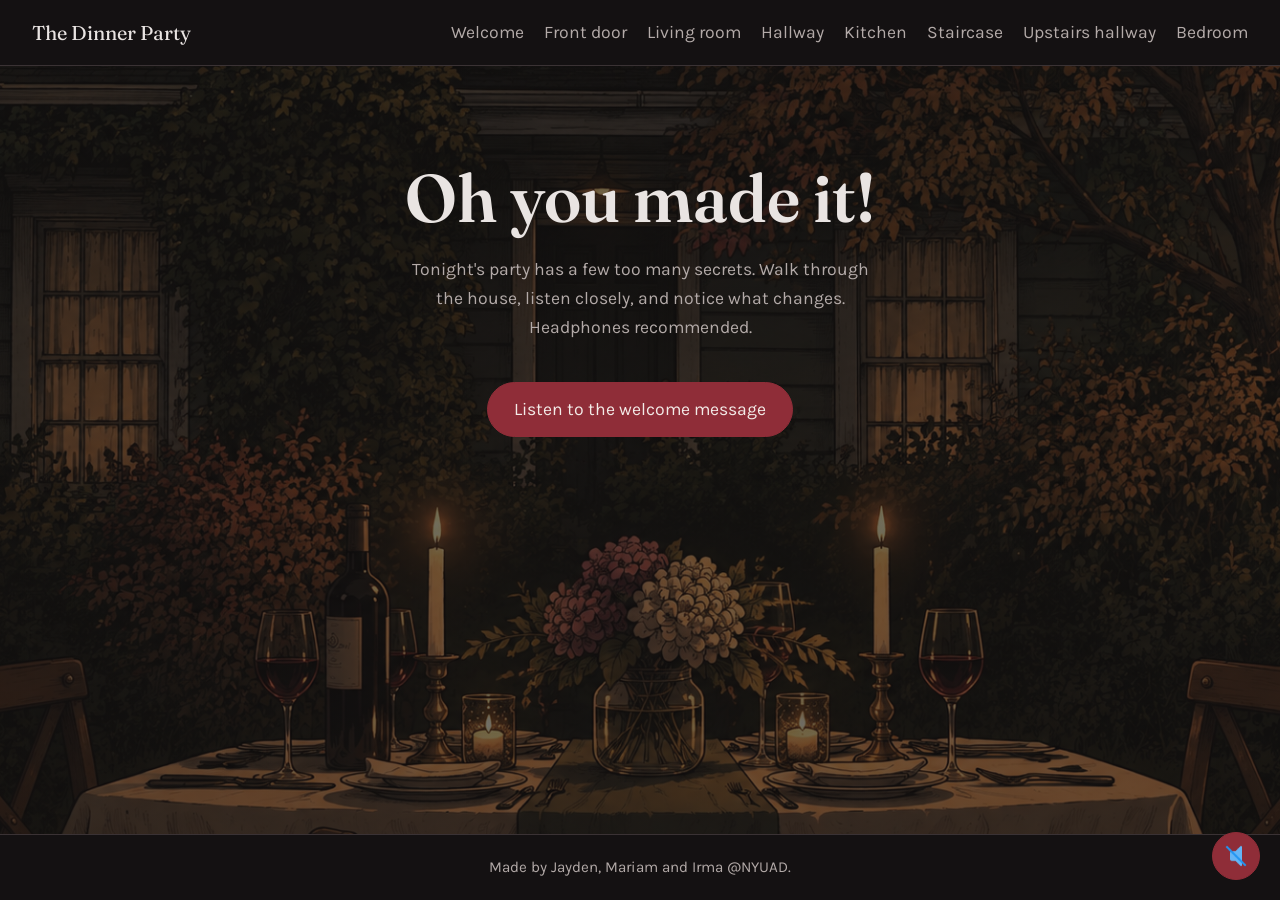
==== index.html @ f4737e1c "styling for sound toggle button index.html" ====
<html>
<head>
  <meta charset="UTF-8">
  <meta name="viewport" content="width=device-width, initial-scale=1">
  
  <title>Welcome to The Dinner Party</title>

  <link rel="preconnect" href="https://fonts.googleapis.com">
  <link href="https://fonts.googleapis.com/css2?family=Fraunces:wght@600&family=Karla:wght@400;700&display=swap" rel="stylesheet">
  <link rel="stylesheet" href="styles.css">

</head>
<body class="welcome-page">

  <header class="menu">
    

    <a class="thename" href="index.html">The Dinner Party</a>

    <nav><ul>
      <li><a href="index.html">Welcome</a></li>
      <li><a href="front-door.html">Front door</a></li>
      <li><a href="living-room.html">Living room</a></li>
      <li><a href="hallway.html">Hallway</a></li>
      <li><a href="kitchen.html">Kitchen</a></li>
      <li><a href="staircase.html">Staircase</a></li>
      <li><a href="upstairs-hall.html">Upstairs hallway</a></li>
      <li><a href="bedroom.html">Bedroom</a></li>
    </ul></nav>


  </header>


  <main class="welcome">
    <h1>Oh you made it!</h1>
    <p class="lead">Tonight's party has a few too many secrets. Walk through the house, listen closely, and notice what changes. Headphones recommended.</p>

    <!-- TODO: welcome sound still missing so have to record that -->
    <!-- welcome message: plays when you click, then the Come in button shows up -->
    <audio id="background-sound" src="audio/eerie-background-music.mp3" loop></audio>
    <audio id="welcome-sound" src="audio/welcome.mp3"></audio>

    <div class="controls">
      <button id="listen-button" class="button" type="button">Listen to the welcome message</button>

      <a id="enter-button" class="button" href="front-door.html" hidden>Come in</a>
    
    </div>
  </main>


  <footer>Made by Jayden, Mariam and Irma @NYUAD.</footer>

  <!-- sound toggle button: plays background music when clicked, and toggles between on and off images -->
  <button id="sound-toggle" class="sound-toggle" type="button">
    
    <img class="icon-on" src="assets/volume.png">

    <img class="icon-off" src="assets/no-sound.png">
  </button>

  <script src="welcome.js"></script>

</body>
</html>
---- styles.css ----
/* 
   THE DINNER PARTY
   One style for every page. Each room's look comes from its scene image.
*/

*{
  box-sizing: border-box;
  margin: 0;

  padding: 0;
}

body{
  display: flex;

  flex-direction: column;
  min-height: 100vh;
  background: #1c1819;
  color: #e9e4e2;
  font-family: "Karla", system-ui, sans-serif;

  font-size: 1.1rem;
  line-height: 1.65;
}

a{
  color: inherit;
}

:focus-visible{
  outline: 2px solid #e9e4e2;
  outline-offset: 3px;
}

h1{
  margin-bottom: 1.25rem;
  font-family: "Fraunces", Georgia, serif;
  font-size: clamp(2.4rem, 8vw, 4.2rem);
  font-weight: 600;
  line-height: 1.08;
}

p{
  margin-bottom: 1.1rem;
}


/* menu nav bar */

.menu{
  display: flex;
  flex-wrap: wrap;

  align-items: center;
  justify-content: space-between;
  gap: 0.5rem 2rem;

  padding: 1rem 2rem;
  background: #141112;
  border-bottom: 1px solid #3a3234;
}


.thename{
  font-family: "Fraunces", Georgia, serif;
  font-size: 1.25rem;

  text-decoration: none;
}

.menu ul{
  display: flex;
  flex-wrap: wrap;
  gap: 0.25rem 1.25rem;
  list-style: none;
}

.menu ul a{
  padding: 0.2rem 0;
  color: #b3aaa8;
  text-decoration: none;

  border-bottom: 2px solid transparent;
}

.menu ul a:hover{
  color: #e9e4e2;
}

/* the page you are currently on */

.menu ul a.active{

  color: #e9e4e2;
  border-bottom-color: #8f2d38;
}

/* main content */
main{
  flex: 1;
  width: 100%;
  max-width: 46rem;

  margin: 0 auto;
  padding: 4rem 1.5rem;
}


/* welcome page and animation for the text */
.welcome{
  padding-top: 6rem;
  text-align: center;
}

.welcome .lead{
  max-width: 30rem;
  margin: 0 auto 2.5rem;

  color: #b3aaa8;
}

.welcome h1{
  animation: settle 1.4s ease-out both;
}

@keyframes settle {
  from {
    opacity: 0;
    transform: scale(1.06);
  }
  to {
    opacity: 1;
    transform: none;
  }
}


/* buttons */
.button{
  display: inline-block;
  padding: 0.75rem 1.6rem;
  font: inherit;
  color: #f3ebe8;

  text-decoration: none;
  background: #8f2d38;

  border: 1px solid #8f2d38;
  border-radius: 999px;
  cursor: pointer;

}
/* button hover: the border turns light and the red gets a bit brighter */
.button:hover{

  background: #a8394a;
  border-color: #e9e4e2;
}

/* buttons under the image, but centered */
.controls{
  display: flex;
  flex-wrap: wrap;
  justify-content: center;
  align-items: center;
  gap: 1rem;
  margin-top: 2rem;

}

/* hidden buttons stay hidden */
.button[hidden]{
  display: none;
}


/* the line of text under the image, centered */
#door-message{
  text-align: center;
}


/* room pages styling */
.scene{
  display: grid;
  place-items: center;
  aspect-ratio: 16 / 9;
  width: 92vw;
  max-width: 75rem;
  position: relative;
  left: 50%;
  transform: translateX(-50%);
  margin: 2rem 0;
  padding: 0;
  color: #b3aaa8;
  font-style: italic;
  text-align: center;
  background: #141112;
  border: 1px solid #3a3234;
}

/* when you add a scene image, it fills the box */
.scene img {
  width: 100%;
  height: 100%;
  object-fit: cover;
}

/* footer */

footer {
  padding: 1.25rem 2rem;
  color: #b3aaa8;
  font-size: 0.95rem;
  text-align: center;
  background: #141112;
  border-top: 1px solid #3a3234;
}

/* black screen while the door is opening */
.blackout{

  width: 100%;
  height: 100%;
  background: #000;
}



/* add background image on welcome page */
body.welcome-page{
  background-image: linear-gradient(rgba(20, 17, 18, 0.6), rgba(20, 17, 18, 0.6)), url("assets/index-back.png");
  background-size: cover;
  background-position: center;
  background-attachment: fixed;
}


/* flashlight scenes (upstairs hallway + bedroom)
   the dark picture is the base. the bright picture sits on top of it, but a
   mask hides everything except a circle around --x / --y, which
   flashlight.js moves to follow the mouse or finger */
.flashlight{
  position: relative;
  overflow: hidden;
  cursor: none;
  touch-action: none;
  --x: 50%;
  --y: 50%;
  --size: 150px;
}

.flashlight img{
  position: absolute;
  inset: 0;
}

.flashlight img.bright{
  -webkit-mask-image: radial-gradient(circle var(--size) at var(--x) var(--y), #000 0%, #000 55%, transparent 100%);
  mask-image: radial-gradient(circle var(--size) at var(--x) var(--y), #000 0%, #000 55%, transparent 100%);
}

/* the hallway's dark picture isn't dark enough on its own, so it gets dimmed */
.flashlight.dim-base img:not(.bright){
  filter: brightness(0.2);
}

@media (max-width: 600px){
  .flashlight{
    --size: 100px;
  }
}


/* staircase: the two pictures sit on top of each other so the flicker
   swaps them without the box changing size */
.flicker-scene{
  position: relative;
  overflow: hidden;
}

.flicker-scene img{
  position: absolute;
  inset: 0;
}

/* background music button, bottom right corner */

.sound-toggle{
  position: fixed;
  right: 1.25rem;
  bottom: 1.25rem;
  display: grid;
  place-items: center;
  width: 3rem;
  height: 3rem;
  padding: 0;
  background: #8f2d38;
  border: 1px solid #8f2d38;
  border-radius: 50%;
  cursor: pointer;
}



.sound-toggle:hover {
  background: #a8394a;
  border-color: #e9e4e2;
}

.sound-toggle img{
  width: 1.5rem;
  height: 1.5rem;
}


/* show the "off" icon by default, the "on" icon while music is playing */
.sound-toggle .icon-on{

  display: none;
}
.sound-toggle.playing .icon-on{
  display: block;
}



.sound-toggle.playing .icon-off{
  display: none;
}
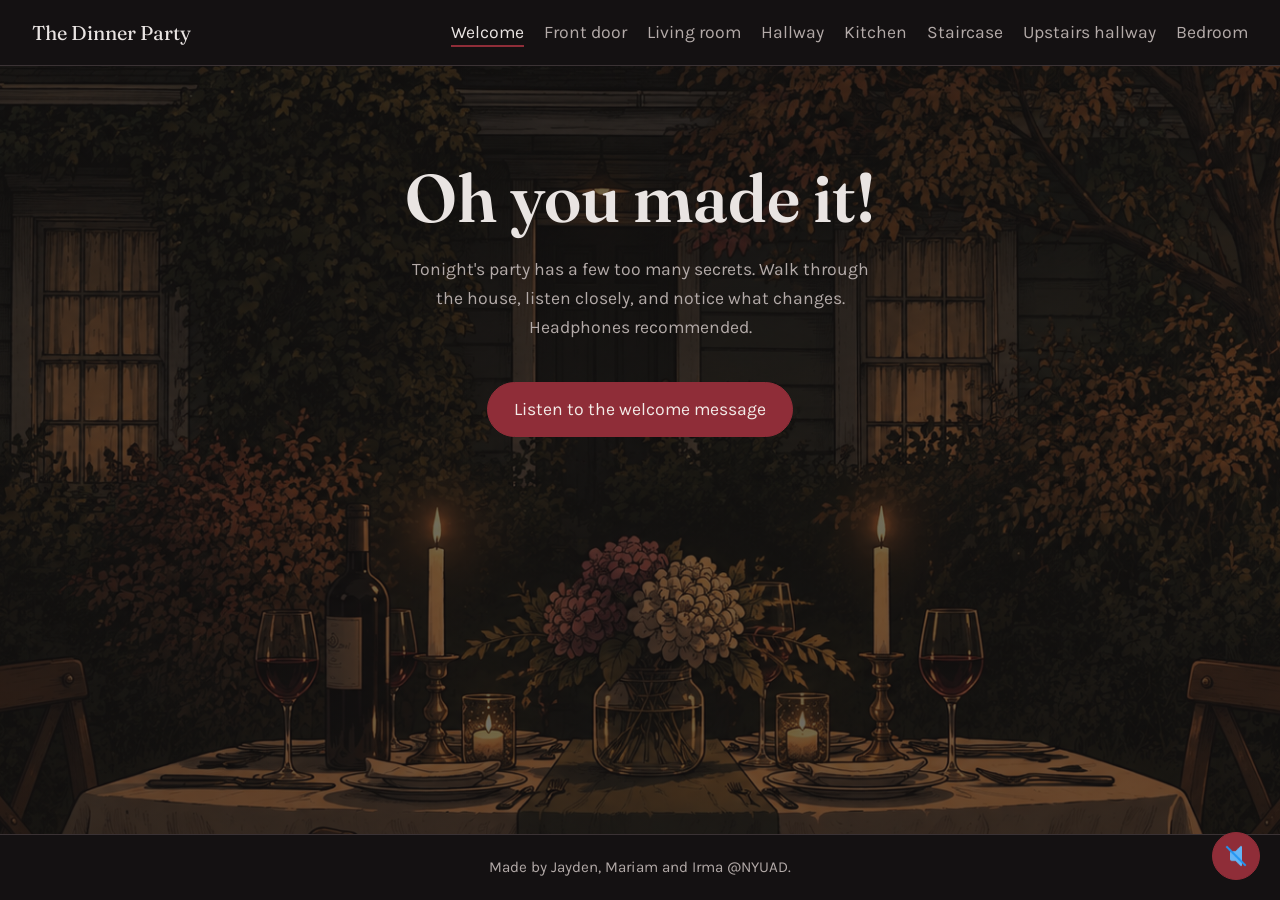
==== commit fe0c8033: "Highlight the current page in the navbar on every page Add class="active" to the current page's nav " ====
--- a/index.html
+++ b/index.html
@@ -18,7 +18,7 @@
     <a class="thename" href="index.html">The Dinner Party</a>
 
     <nav><ul>
-      <li><a href="index.html">Welcome</a></li>
+      <li><a href="index.html" class="active">Welcome</a></li>
       <li><a href="front-door.html">Front door</a></li>
       <li><a href="living-room.html">Living room</a></li>
       <li><a href="hallway.html">Hallway</a></li>
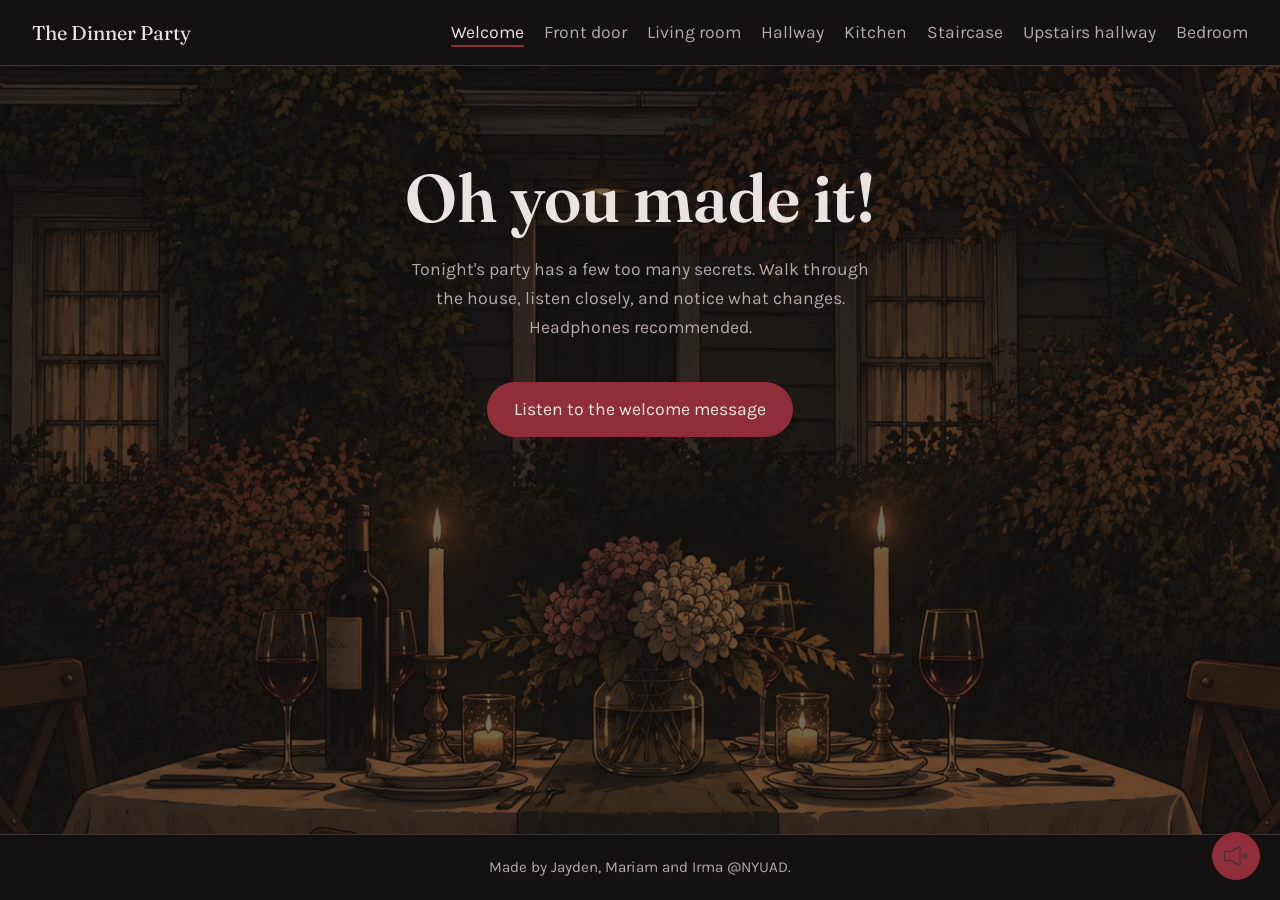
==== commit a951d168: "found better images for toggle button" ====
--- a/index.html
+++ b/index.html
@@ -54,10 +54,10 @@
 
   <!-- sound toggle button: plays background music when clicked, and toggles between on and off images -->
   <button id="sound-toggle" class="sound-toggle" type="button">
-    
-    <img class="icon-on" src="assets/volume.png">
 
-    <img class="icon-off" src="assets/no-sound.png">
+    <img class="icon-on" src="assets/on.png">
+
+    <img class="icon-off" src="assets/off.png">
   </button>
 
   <script src="welcome.js"></script>
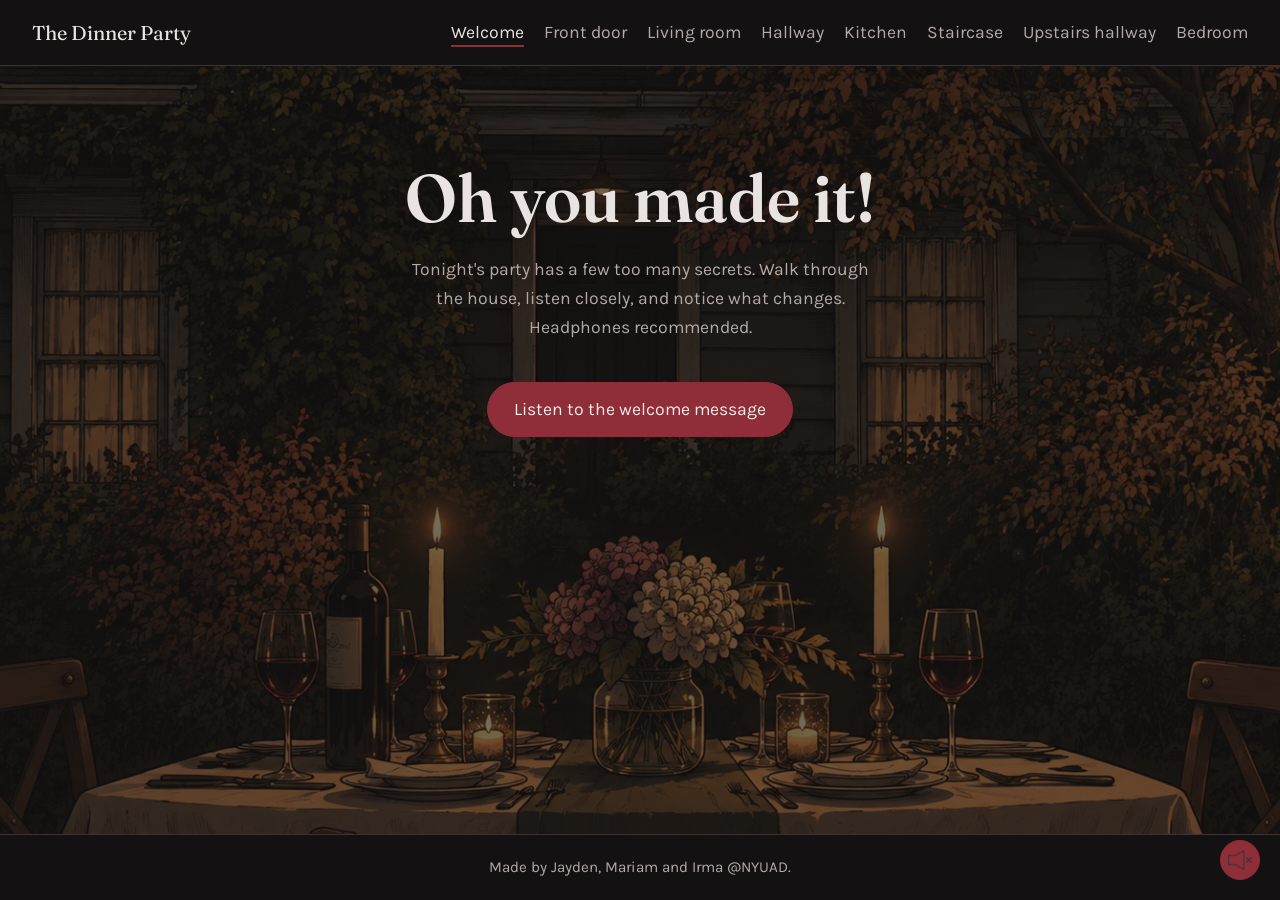
==== commit b2a67735: "added resource comments, changed from using vw to % just for readability and formatted my part of co" ====
--- a/index.html
+++ b/index.html
@@ -5,6 +5,7 @@
   
   <title>Welcome to The Dinner Party</title>
 
+  <!-- Learned about preconnect here: https://developer.mozilla.org/en-US/docs/Web/HTML/Reference/Attributes/rel/preconnect -->
   <link rel="preconnect" href="https://fonts.googleapis.com">
   <link href="https://fonts.googleapis.com/css2?family=Fraunces:wght@600&family=Karla:wght@400;700&display=swap" rel="stylesheet">
   <link rel="stylesheet" href="styles.css">
@@ -14,7 +15,6 @@
 
   <header class="menu">
     
-
     <a class="thename" href="index.html">The Dinner Party</a>
 
     <nav><ul>
@@ -38,12 +38,15 @@
 
     <!-- TODO: welcome sound still missing so have to record that -->
     <!-- welcome message: plays when you click, then the Come in button shows up -->
+
+    <!-- Learned more about loop attribute here: https://developer.mozilla.org/en-US/docs/Web/HTML/Reference/Elements/audio -->
     <audio id="background-sound" src="audio/eerie-background-music.mp3" loop></audio>
     <audio id="welcome-sound" src="audio/welcome.mp3"></audio>
 
     <div class="controls">
       <button id="listen-button" class="button" type="button">Listen to the welcome message</button>
 
+      <!-- Learned about hidden attribute here: https://developer.mozilla.org/en-US/docs/Web/HTML/Reference/Global_attributes/hidden -->
       <a id="enter-button" class="button" href="front-door.html" hidden>Come in</a>
     
     </div>
@@ -54,13 +57,13 @@
 
   <!-- sound toggle button: plays background music when clicked, and toggles between on and off images -->
   <button id="sound-toggle" class="sound-toggle" type="button">
-
     <img class="icon-on" src="assets/on.png">
-
     <img class="icon-off" src="assets/off.png">
   </button>
 
   <script src="welcome.js"></script>
 
+
+
 </body>
 </html>
--- a/styles.css
+++ b/styles.css
@@ -3,6 +3,7 @@
    One style for every page. Each room's look comes from its scene image.
 */
 
+/* Read about universal selector here: https://developer.mozilla.org/en-US/docs/Web/CSS/Reference/Selectors/Universal_selectors */
 *{
   box-sizing: border-box;
   margin: 0;
@@ -12,7 +13,6 @@
 
 body{
   display: flex;
-
   flex-direction: column;
   min-height: 100vh;
   background: #1c1819;
@@ -169,6 +169,7 @@
 }
 
 /* hidden buttons stay hidden */
+/* Learned about attribute selectors here: https://developer.mozilla.org/en-US/docs/Web/CSS/Reference/Selectors/Attribute_selectors */
 .button[hidden]{
   display: none;
 }
@@ -181,16 +182,14 @@
 
 
 /* room pages styling */
-.scene{
+.scene {
   display: grid;
   place-items: center;
   aspect-ratio: 16 / 9;
-  width: 92vw;
+  width: 80%;
   max-width: 75rem;
   position: relative;
-  left: 50%;
-  transform: translateX(-50%);
-  margin: 2rem 0;
+  margin: 2rem auto;
   padding: 0;
   color: #b3aaa8;
   font-style: italic;
@@ -285,15 +284,14 @@
 }
 
 /* background music button, bottom right corner */
-
 .sound-toggle{
   position: fixed;
   right: 1.25rem;
   bottom: 1.25rem;
   display: grid;
   place-items: center;
-  width: 3rem;
-  height: 3rem;
+  width: 2.5rem;
+  height: 2.5rem;
   padding: 0;
   background: #8f2d38;
   border: 1px solid #8f2d38;
@@ -316,7 +314,6 @@
 
 /* show the "off" icon by default, the "on" icon while music is playing */
 .sound-toggle .icon-on{
-
   display: none;
 }
 .sound-toggle.playing .icon-on{
@@ -324,7 +321,72 @@
 }
 
 
-
 .sound-toggle.playing .icon-off{
   display: none;
-}+}
+
+
+/* hallway: the video fills the scene box the same way the pictures do */
+.scene video{
+  width: 100%;
+  height: 100%;
+  object-fit: cover;
+}
+
+
+
+/* hallway flicker: the hallway is dimmer than the other rooms and one light keeps
+   flickering. the brightness dips for a split second at uneven moments so it
+   doesn't feel like a steady rhythm */
+.hallway-flicker video{
+  animation: hallway-flicker 5s infinite;
+}
+
+@keyframes hallway-flicker{
+  0%, 100%{ filter: brightness(0.75); }
+  30%{ filter: brightness(0.75); }
+  31%{ filter: brightness(0.35); }
+  32%{ filter: brightness(0.75); }
+  34%{ filter: brightness(0.4); }
+  35%{ filter: brightness(0.75); }
+  72%{ filter: brightness(0.75); }
+  73%{ filter: brightness(0.3); }
+  76%{ filter: brightness(0.3); }
+  77%{ filter: brightness(0.75); }
+}
+
+/* people who set their device to avoid flashing get a steady dim hallway instead */
+@media (prefers-reduced-motion: reduce){
+  .hallway-flicker video{
+    animation: none;
+    filter: brightness(0.75);
+  }
+}
+
+
+
+/* kitchen walk: when you walk across the kitchen, the picture slowly zooms in
+   toward the stairs on the left, like you are walking over to them */
+.kitchen-scene{
+  overflow: hidden;
+}
+
+.kitchen-scene img{
+  transform-origin: 12% 60%;
+  transition: transform 5s ease-in-out;
+}
+
+.kitchen-scene img.walking{
+  transform: scale(1.25);
+}
+
+/* people who set their device to avoid motion don't get the zoom */
+@media (prefers-reduced-motion: reduce){
+  .kitchen-scene img{
+    transition: none;
+  }
+
+  .kitchen-scene img.walking{
+    transform: none;
+  }
+}
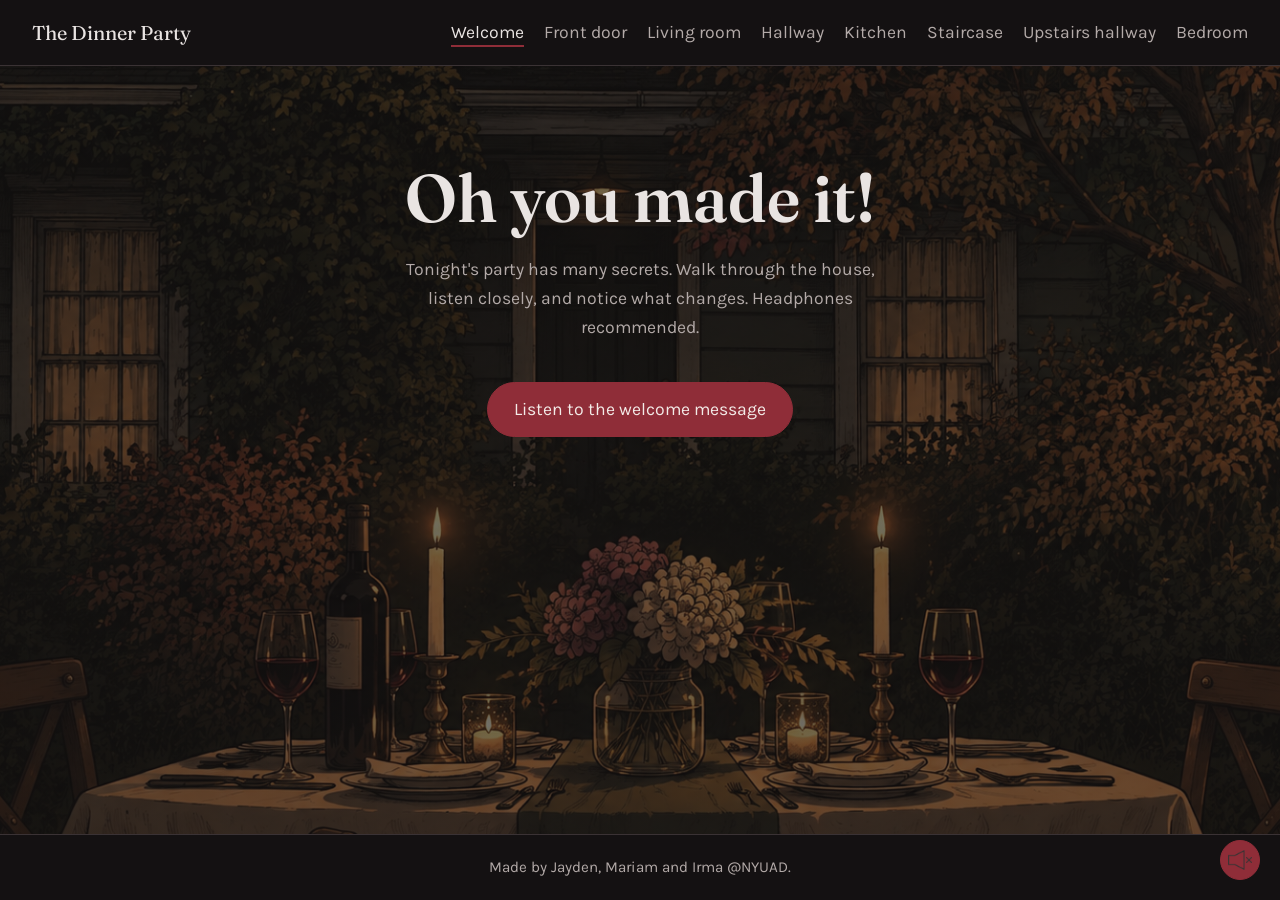
==== commit e7a495fa: "formatting" ====
--- a/index.html
+++ b/index.html
@@ -1,32 +1,37 @@
 <html>
+
 <head>
   <meta charset="UTF-8">
   <meta name="viewport" content="width=device-width, initial-scale=1">
-  
+
   <title>Welcome to The Dinner Party</title>
 
   <!-- Learned about preconnect here: https://developer.mozilla.org/en-US/docs/Web/HTML/Reference/Attributes/rel/preconnect -->
   <link rel="preconnect" href="https://fonts.googleapis.com">
-  <link href="https://fonts.googleapis.com/css2?family=Fraunces:wght@600&family=Karla:wght@400;700&display=swap" rel="stylesheet">
+  <link href="https://fonts.googleapis.com/css2?family=Fraunces:wght@600&family=Karla:wght@400;700&display=swap"
+    rel="stylesheet">
   <link rel="stylesheet" href="styles.css">
 
 </head>
+
 <body class="welcome-page">
 
   <header class="menu">
-    
+
     <a class="thename" href="index.html">The Dinner Party</a>
 
-    <nav><ul>
-      <li><a href="index.html" class="active">Welcome</a></li>
-      <li><a href="front-door.html">Front door</a></li>
-      <li><a href="living-room.html">Living room</a></li>
-      <li><a href="hallway.html">Hallway</a></li>
-      <li><a href="kitchen.html">Kitchen</a></li>
-      <li><a href="staircase.html">Staircase</a></li>
-      <li><a href="upstairs-hall.html">Upstairs hallway</a></li>
-      <li><a href="bedroom.html">Bedroom</a></li>
-    </ul></nav>
+    <nav>
+      <ul>
+        <li><a href="index.html" class="active">Welcome</a></li>
+        <li><a href="front-door.html">Front door</a></li>
+        <li><a href="living-room.html">Living room</a></li>
+        <li><a href="hallway.html">Hallway</a></li>
+        <li><a href="kitchen.html">Kitchen</a></li>
+        <li><a href="staircase.html">Staircase</a></li>
+        <li><a href="upstairs-hall.html">Upstairs hallway</a></li>
+        <li><a href="bedroom.html">Bedroom</a></li>
+      </ul>
+    </nav>
 
 
   </header>
@@ -34,28 +39,27 @@
 
   <main class="welcome">
     <h1>Oh you made it!</h1>
-    <p class="lead">Tonight's party has a few too many secrets. Walk through the house, listen closely, and notice what changes. Headphones recommended.</p>
+    <p class="lead">Tonight's party has many secrets. Walk through the house, listen closely, and notice what
+      changes. Headphones recommended.</p>
 
-    <!-- TODO: welcome sound still missing so have to record that -->
-    <!-- welcome message: plays when you click, then the Come in button shows up -->
-
+    <!-- sounds -->
     <!-- Learned more about loop attribute here: https://developer.mozilla.org/en-US/docs/Web/HTML/Reference/Elements/audio -->
     <audio id="background-sound" src="audio/eerie-background-music.mp3" loop></audio>
-    <audio id="welcome-sound" src="audio/welcome.mp3"></audio>
+    <audio id="welcome-sound" src="audio/welcome1.mp3"></audio>
 
+    <!-- buttons -->
+    <!-- Learned about hidden attribute here: https://developer.mozilla.org/en-US/docs/Web/HTML/Reference/Global_attributes/hidden -->
     <div class="controls">
       <button id="listen-button" class="button" type="button">Listen to the welcome message</button>
+      <a id="enter-button" class="button" href="front-door.html" hidden>Get started</a>
 
-      <!-- Learned about hidden attribute here: https://developer.mozilla.org/en-US/docs/Web/HTML/Reference/Global_attributes/hidden -->
-      <a id="enter-button" class="button" href="front-door.html" hidden>Come in</a>
-    
     </div>
   </main>
 
 
   <footer>Made by Jayden, Mariam and Irma @NYUAD.</footer>
 
-  <!-- sound toggle button: plays background music when clicked, and toggles between on and off images -->
+  <!-- sound toggle button -->
   <button id="sound-toggle" class="sound-toggle" type="button">
     <img class="icon-on" src="assets/on.png">
     <img class="icon-off" src="assets/off.png">
@@ -66,4 +70,5 @@
 
 
 </body>
-</html>
+
+</html>
--- a/styles.css
+++ b/styles.css
@@ -1,17 +1,17 @@
-/* 
-   THE DINNER PARTY
-   One style for every page. Each room's look comes from its scene image.
-*/
-
+/* THE DINNER PARTY */
+
+/* Learned about attribute selectors here: https://developer.mozilla.org/en-US/docs/Web/CSS/Reference/Selectors/Attribute_selectors */
 /* Read about universal selector here: https://developer.mozilla.org/en-US/docs/Web/CSS/Reference/Selectors/Universal_selectors */
-*{
+
+
+* {
   box-sizing: border-box;
   margin: 0;
 
   padding: 0;
 }
 
-body{
+body {
   display: flex;
   flex-direction: column;
   min-height: 100vh;
@@ -23,16 +23,16 @@
   line-height: 1.65;
 }
 
-a{
+a {
   color: inherit;
 }
 
-:focus-visible{
+:focus-visible {
   outline: 2px solid #e9e4e2;
   outline-offset: 3px;
 }
 
-h1{
+h1 {
   margin-bottom: 1.25rem;
   font-family: "Fraunces", Georgia, serif;
   font-size: clamp(2.4rem, 8vw, 4.2rem);
@@ -40,14 +40,13 @@
   line-height: 1.08;
 }
 
-p{
+p {
   margin-bottom: 1.1rem;
 }
 
 
 /* menu nav bar */
-
-.menu{
+.menu {
   display: flex;
   flex-wrap: wrap;
 
@@ -61,21 +60,21 @@
 }
 
 
-.thename{
+.thename {
   font-family: "Fraunces", Georgia, serif;
   font-size: 1.25rem;
 
   text-decoration: none;
 }
 
-.menu ul{
+.menu ul {
   display: flex;
   flex-wrap: wrap;
   gap: 0.25rem 1.25rem;
   list-style: none;
 }
 
-.menu ul a{
+.menu ul a {
   padding: 0.2rem 0;
   color: #b3aaa8;
   text-decoration: none;
@@ -83,20 +82,19 @@
   border-bottom: 2px solid transparent;
 }
 
-.menu ul a:hover{
+.menu ul a:hover {
   color: #e9e4e2;
 }
 
-/* the page you are currently on */
-
-.menu ul a.active{
+/* the page you are currently visiting */
+.menu ul a.active {
 
   color: #e9e4e2;
   border-bottom-color: #8f2d38;
 }
 
 /* main content */
-main{
+main {
   flex: 1;
   width: 100%;
   max-width: 46rem;
@@ -106,20 +104,20 @@
 }
 
 
-/* welcome page and animation for the text */
-.welcome{
+/* welcome page and text animation */
+.welcome {
   padding-top: 6rem;
   text-align: center;
 }
 
-.welcome .lead{
+.welcome .lead {
   max-width: 30rem;
   margin: 0 auto 2.5rem;
 
   color: #b3aaa8;
 }
 
-.welcome h1{
+.welcome h1 {
   animation: settle 1.4s ease-out both;
 }
 
@@ -128,6 +126,7 @@
     opacity: 0;
     transform: scale(1.06);
   }
+
   to {
     opacity: 1;
     transform: none;
@@ -136,7 +135,7 @@
 
 
 /* buttons */
-.button{
+.button {
   display: inline-block;
   padding: 0.75rem 1.6rem;
   font: inherit;
@@ -150,15 +149,16 @@
   cursor: pointer;
 
 }
-/* button hover: the border turns light and the red gets a bit brighter */
-.button:hover{
+
+/* button hover */
+.button:hover {
 
   background: #a8394a;
   border-color: #e9e4e2;
 }
 
-/* buttons under the image, but centered */
-.controls{
+/* buttons under the image */
+.controls {
   display: flex;
   flex-wrap: wrap;
   justify-content: center;
@@ -168,20 +168,19 @@
 
 }
 
-/* hidden buttons stay hidden */
-/* Learned about attribute selectors here: https://developer.mozilla.org/en-US/docs/Web/CSS/Reference/Selectors/Attribute_selectors */
-.button[hidden]{
+/* hidden buttons */
+.button[hidden] {
   display: none;
 }
 
 
-/* the line of text under the image, centered */
-#door-message{
+/* text under image */
+#door-message {
   text-align: center;
 }
 
 
-/* room pages styling */
+/* room pages */
 .scene {
   display: grid;
   place-items: center;
@@ -198,7 +197,7 @@
   border: 1px solid #3a3234;
 }
 
-/* when you add a scene image, it fills the box */
+/* scene img */
 .scene img {
   width: 100%;
   height: 100%;
@@ -206,7 +205,6 @@
 }
 
 /* footer */
-
 footer {
   padding: 1.25rem 2rem;
   color: #b3aaa8;
@@ -216,8 +214,8 @@
   border-top: 1px solid #3a3234;
 }
 
-/* black screen while the door is opening */
-.blackout{
+/* black screen transition */
+.blackout {
 
   width: 100%;
   height: 100%;
@@ -226,8 +224,8 @@
 
 
 
-/* add background image on welcome page */
-body.welcome-page{
+/* background image on welcome page */
+body.welcome-page {
   background-image: linear-gradient(rgba(20, 17, 18, 0.6), rgba(20, 17, 18, 0.6)), url("assets/index-back.png");
   background-size: cover;
   background-position: center;
@@ -239,7 +237,7 @@
    the dark picture is the base. the bright picture sits on top of it, but a
    mask hides everything except a circle around --x / --y, which
    flashlight.js moves to follow the mouse or finger */
-.flashlight{
+.flashlight {
   position: relative;
   overflow: hidden;
   cursor: none;
@@ -249,23 +247,23 @@
   --size: 150px;
 }
 
-.flashlight img{
+.flashlight img {
   position: absolute;
   inset: 0;
 }
 
-.flashlight img.bright{
+.flashlight img.bright {
   -webkit-mask-image: radial-gradient(circle var(--size) at var(--x) var(--y), #000 0%, #000 55%, transparent 100%);
   mask-image: radial-gradient(circle var(--size) at var(--x) var(--y), #000 0%, #000 55%, transparent 100%);
 }
 
 /* the hallway's dark picture isn't dark enough on its own, so it gets dimmed */
-.flashlight.dim-base img:not(.bright){
+.flashlight.dim-base img:not(.bright) {
   filter: brightness(0.2);
 }
 
-@media (max-width: 600px){
-  .flashlight{
+@media (max-width: 600px) {
+  .flashlight {
     --size: 100px;
   }
 }
@@ -273,18 +271,18 @@
 
 /* staircase: the two pictures sit on top of each other so the flicker
    swaps them without the box changing size */
-.flicker-scene{
+.flicker-scene {
   position: relative;
   overflow: hidden;
 }
 
-.flicker-scene img{
+.flicker-scene img {
   position: absolute;
   inset: 0;
 }
 
-/* background music button, bottom right corner */
-.sound-toggle{
+/* eerie background music on welcome page toggle */
+.sound-toggle {
   position: fixed;
   right: 1.25rem;
   bottom: 1.25rem;
@@ -306,28 +304,29 @@
   border-color: #e9e4e2;
 }
 
-.sound-toggle img{
+.sound-toggle img {
   width: 1.5rem;
   height: 1.5rem;
 }
 
 
-/* show the "off" icon by default, the "on" icon while music is playing */
-.sound-toggle .icon-on{
+/* off icon is shown by default then on when eerie music is played */
+.sound-toggle .icon-on {
   display: none;
 }
-.sound-toggle.playing .icon-on{
+
+.sound-toggle.playing .icon-on {
   display: block;
 }
 
 
-.sound-toggle.playing .icon-off{
+.sound-toggle.playing .icon-off {
   display: none;
 }
 
 
 /* hallway: the video fills the scene box the same way the pictures do */
-.scene video{
+.scene video {
   width: 100%;
   height: 100%;
   object-fit: cover;
@@ -338,26 +337,57 @@
 /* hallway flicker: the hallway is dimmer than the other rooms and one light keeps
    flickering. the brightness dips for a split second at uneven moments so it
    doesn't feel like a steady rhythm */
-.hallway-flicker video{
+.hallway-flicker video {
   animation: hallway-flicker 5s infinite;
 }
 
-@keyframes hallway-flicker{
-  0%, 100%{ filter: brightness(0.75); }
-  30%{ filter: brightness(0.75); }
-  31%{ filter: brightness(0.35); }
-  32%{ filter: brightness(0.75); }
-  34%{ filter: brightness(0.4); }
-  35%{ filter: brightness(0.75); }
-  72%{ filter: brightness(0.75); }
-  73%{ filter: brightness(0.3); }
-  76%{ filter: brightness(0.3); }
-  77%{ filter: brightness(0.75); }
+@keyframes hallway-flicker {
+
+  0%,
+  100% {
+    filter: brightness(0.75);
+  }
+
+  30% {
+    filter: brightness(0.75);
+  }
+
+  31% {
+    filter: brightness(0.35);
+  }
+
+  32% {
+    filter: brightness(0.75);
+  }
+
+  34% {
+    filter: brightness(0.4);
+  }
+
+  35% {
+    filter: brightness(0.75);
+  }
+
+  72% {
+    filter: brightness(0.75);
+  }
+
+  73% {
+    filter: brightness(0.3);
+  }
+
+  76% {
+    filter: brightness(0.3);
+  }
+
+  77% {
+    filter: brightness(0.75);
+  }
 }
 
 /* people who set their device to avoid flashing get a steady dim hallway instead */
-@media (prefers-reduced-motion: reduce){
-  .hallway-flicker video{
+@media (prefers-reduced-motion: reduce) {
+  .hallway-flicker video {
     animation: none;
     filter: brightness(0.75);
   }
@@ -367,26 +397,172 @@
 
 /* kitchen walk: when you walk across the kitchen, the picture slowly zooms in
    toward the stairs on the left, like you are walking over to them */
-.kitchen-scene{
+.kitchen-scene {
   overflow: hidden;
 }
 
-.kitchen-scene img{
+.kitchen-scene img {
   transform-origin: 12% 60%;
   transition: transform 5s ease-in-out;
 }
 
-.kitchen-scene img.walking{
+.kitchen-scene img.walking {
   transform: scale(1.25);
 }
 
 /* people who set their device to avoid motion don't get the zoom */
-@media (prefers-reduced-motion: reduce){
-  .kitchen-scene img{
+@media (prefers-reduced-motion: reduce) {
+  .kitchen-scene img {
     transition: none;
   }
 
-  .kitchen-scene img.walking{
+  .kitchen-scene img.walking {
     transform: none;
   }
 }
+
+
+/* video flashlight (upstairs hallway)
+   same idea as the picture flashlight above, but there is only one layer: the video.
+   a dark layer sits on top of it with a see-through circle cut out around --x / --y
+   (flashlight.js moves those to follow the mouse), so the video is dimmed everywhere except in the circle */
+.video-flashlight {
+  --size: 190px;
+}
+
+.flashlight-dim {
+  position: absolute;
+  inset: 0;
+  /* used this documentation to learn about the pointer-events property: https://developer.mozilla.org/en-US/docs/Web/CSS/pointer-events */
+  /* lets the mouse go straight through this dark layer, so the scene underneath still sees it move */
+  pointer-events: none;
+  /* used this documentation to learn about radial-gradient: https://developer.mozilla.org/en-US/docs/Web/CSS/gradient/radial-gradient */
+  /* the middle of the circle is see-through (transparent) all the way to half its size, then it fades to
+     almost black at the edge, and everything outside the circle stays that dark */
+  background: radial-gradient(circle var(--size) at var(--x) var(--y), transparent 0%, transparent 50%, rgba(0, 0, 0, 0.93) 100%);
+}
+
+
+/* bedroom: turning the light on. the scene keeps the flashlight class, but the "light-on" class
+   takes the mask off the bright picture, so all of it shows, and the cursor comes back */
+.flashlight.light-on {
+  cursor: default;
+}
+
+.flashlight.light-on img.bright {
+  -webkit-mask-image: none;
+  mask-image: none;
+}
+
+
+/* fit to the screen (every room page)
+   the page is exactly as tall as the window and never scrolls. the picture takes all the room that is
+   left between the menu and the footer, keeping its 16:9 shape, and the line of text and the buttons
+   sit right under it so they are always on screen */
+body:not(.welcome-page) {
+  height: 100vh;
+  height: 100dvh;
+  min-height: 0;
+  overflow: hidden;
+}
+
+body:not(.welcome-page) footer {
+  padding: 0.5rem 1.5rem;
+  font-size: 0.85rem;
+  line-height: 1.3;
+}
+
+body:not(.welcome-page) main {
+  display: flex;
+  flex-direction: column;
+  align-items: center;
+  /* flex-basis 0 + min-height 0 lets main shrink to the space between the menu and the footer */
+  flex: 1 1 0;
+  min-height: 0;
+  max-width: none;
+  padding: 0.75rem 1rem;
+}
+
+/* any heading or line of text above the picture stays small so the picture gets the room */
+body:not(.welcome-page) main h1 {
+  margin-bottom: 0.25rem;
+  font-size: 1.5rem;
+}
+
+body:not(.welcome-page) main p {
+  margin-bottom: 0.25rem;
+  line-height: 1.4;
+  text-align: center;
+}
+
+/* the picture: as big as fits, still 16:9. main is a size container, so cqw / cqh are its width and height.
+   the picture is the widest 16:9 box that fits in main after leaving room under it for the line of text and the buttons */
+body:not(.welcome-page) main {
+  /* used this documentation to learn about container-type and the cqw / cqh units: https://developer.mozilla.org/en-US/docs/Web/CSS/CSS_containment/Container_queries */
+  container-type: size;
+}
+
+body:not(.welcome-page) .scene {
+  flex: none;
+  width: min(100cqw, (100cqh - 6rem) * 16 / 9);
+  max-width: none;
+  left: auto;
+  transform: none;
+  margin: 0;
+}
+
+/* the line under the picture keeps its place (even when empty) so the picture doesn't jump when the words change */
+body:not(.welcome-page) #room-message,
+body:not(.welcome-page) #door-message {
+  flex: none;
+  min-height: 1.4em;
+  margin-top: 0.5rem;
+}
+
+body:not(.welcome-page) .controls {
+  flex: none;
+  margin-top: 0.5rem;
+  gap: 0.75rem;
+}
+
+body:not(.welcome-page) .button {
+  padding: 0.5rem 1.4rem;
+}
+
+/* picture-less pages (the welcome page) just can't be taller than the screen either */
+body.welcome-page {
+  min-height: 100vh;
+}
+
+/* welcome page on a short screen (a phone turned sideways): less space around the words so nothing scrolls */
+@media (max-height: 560px) {
+  body.welcome-page {
+    height: 100dvh;
+    min-height: 0;
+    overflow: hidden;
+  }
+
+  body.welcome-page main {
+    padding: 0.75rem 1.5rem;
+  }
+
+  .welcome {
+    padding-top: 0.75rem;
+  }
+
+  .welcome h1 {
+    margin-bottom: 0.25rem;
+    font-size: 1.6rem;
+  }
+
+  .welcome .lead {
+    margin-bottom: 0.5rem;
+    font-size: 0.95rem;
+    line-height: 1.35;
+  }
+
+  body.welcome-page footer {
+    padding: 0.5rem 1.5rem;
+    font-size: 0.85rem;
+  }
+}
